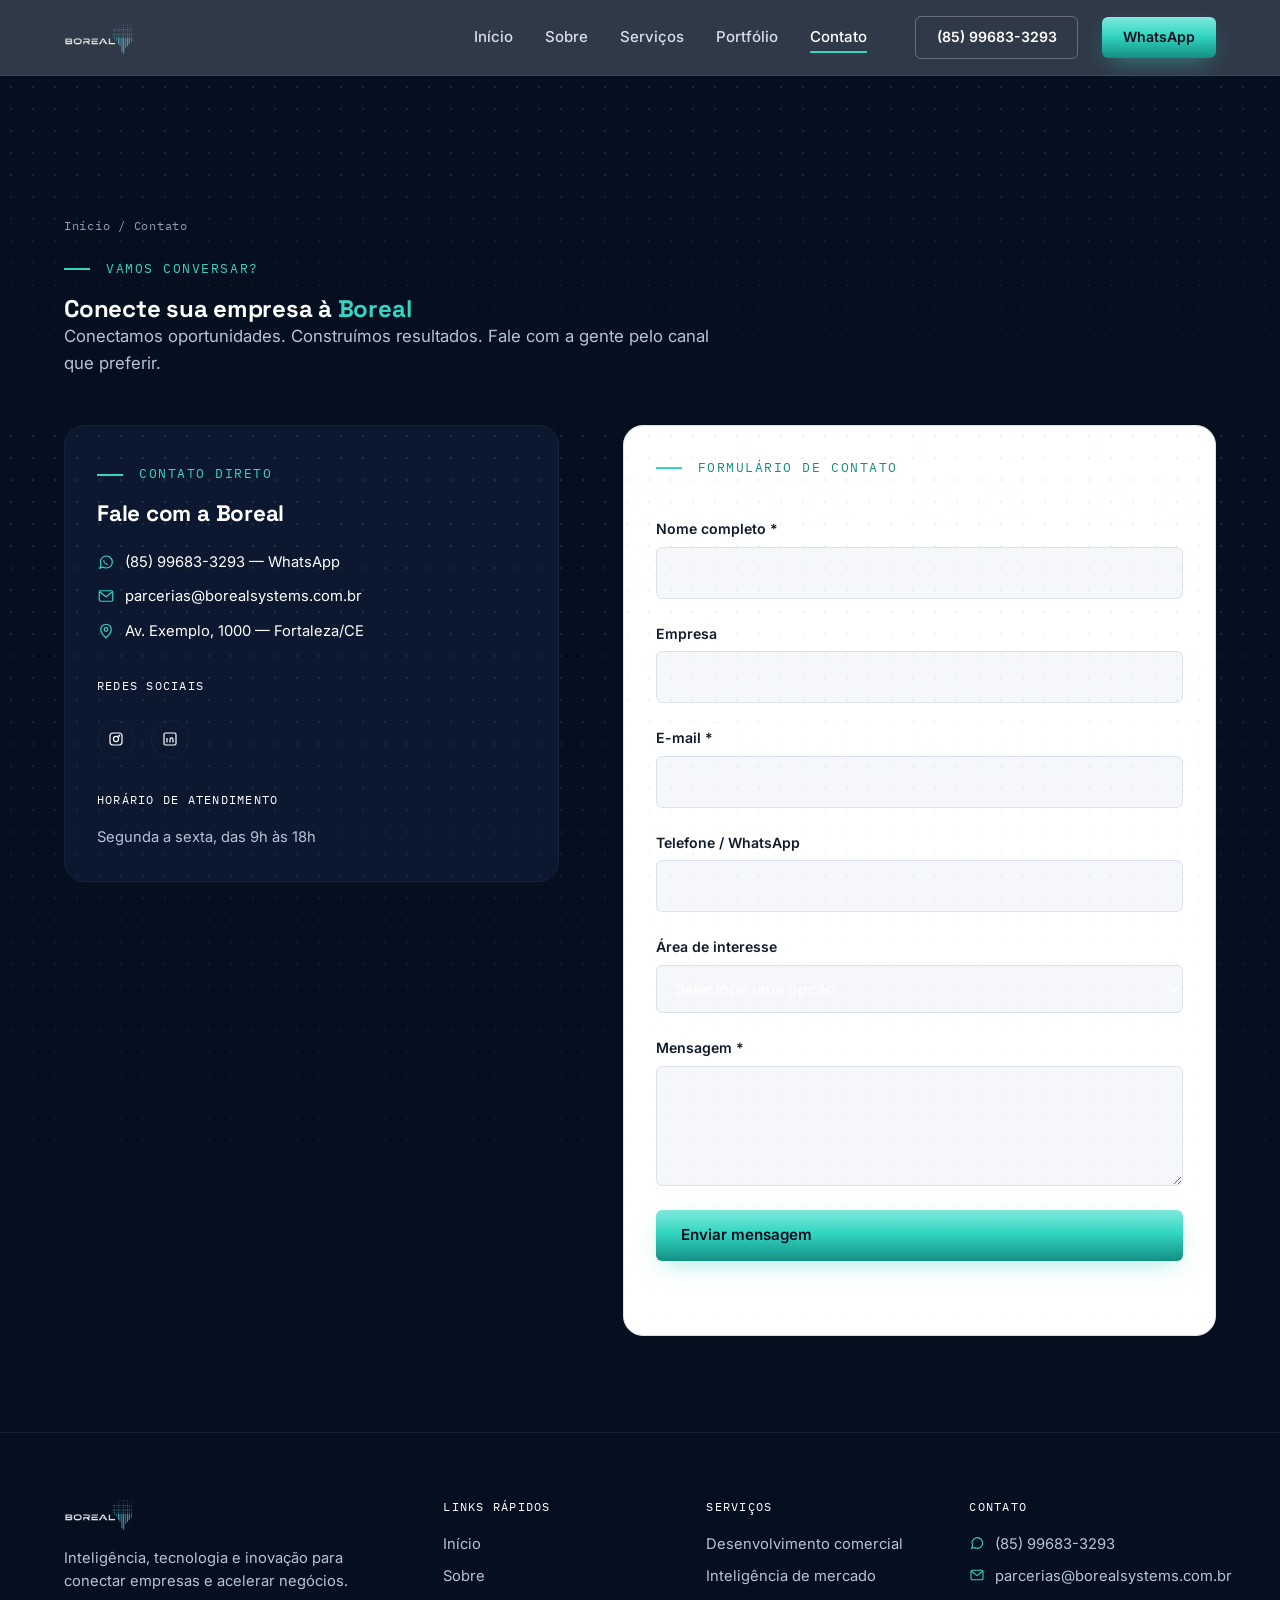
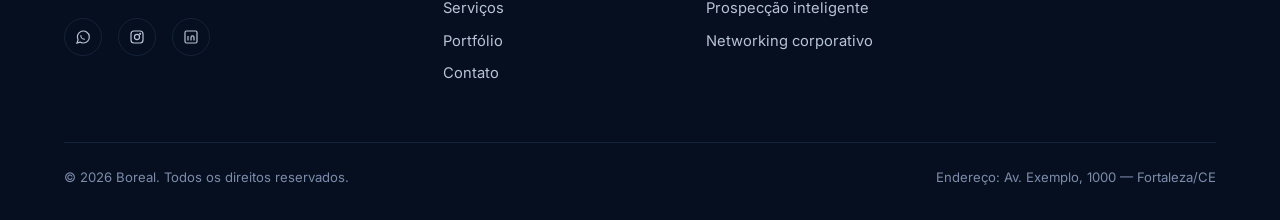
==== contato.html @ 80ee3ad3 "Initial commit" ====
<!DOCTYPE html>
<html lang="pt-BR">
<head>
  <meta charset="UTF-8">
  <meta name="viewport" content="width=device-width, initial-scale=1.0">
  <title>Contato — Boreal | Fale com a Nossa Equipe</title>
  <meta name="description" content="Entre em contato com a Boreal por WhatsApp, e-mail ou formulário. Vamos conectar sua empresa às oportunidades certas.">

  <link rel="icon" type="image/x-icon" href="favicon.ico">
  <link rel="apple-touch-icon" href="images/favicon-180.png">

  <link rel="preconnect" href="https://fonts.googleapis.com">
  <link rel="preconnect" href="https://fonts.gstatic.com" crossorigin>
  <link href="https://fonts.googleapis.com/css2?family=Space+Grotesk:wght@500;700&family=Inter:wght@400;500;600&family=IBM+Plex+Mono:wght@500&display=swap" rel="stylesheet">

  <link rel="stylesheet" href="css/style.css">
  <link rel="stylesheet" href="css/header.css">
  <link rel="stylesheet" href="css/footer.css">
  <link rel="stylesheet" href="css/responsive.css">
</head>
<body>
  <a class="skip-link" href="#conteudo">Ir para o conteúdo</a>

  <!-- ===================== HEADER ===================== -->
  <header class="site-header">
    <div class="site-header__inner">
      <a class="brand" href="index.html" aria-label="Boreal — página inicial">
        <img src="images/logo-boreal.png" alt="Boreal — Inteligência, Tecnologia e Inovação" width="69" height="34">
      </a>

      <nav class="nav" data-open="false" aria-label="Navegação principal">
        <ul class="nav__list">
          <li><a href="index.html">Início</a></li>
          <li><a href="sobre.html">Sobre</a></li>
          <li><a href="servicos.html">Serviços</a></li>
          <li><a href="portfolio.html">Portfólio</a></li>
          <li><a href="contato.html" aria-current="page">Contato</a></li>
        </ul>
        <div class="header-cta">
          <a class="btn btn--ghost" href="tel:+5585996833293">(85) 99683-3293</a>
          <a class="btn btn--primary" href="https://wa.me/5585996833293" target="_blank" rel="noopener">WhatsApp</a>
        </div>
      </nav>

      <button class="nav-toggle" aria-label="Abrir menu de navegação" aria-expanded="false">
        <span></span><span></span><span></span>
      </button>
    </div>
  </header>

  <main id="conteudo">

    <!-- ===================== CABEÇALHO DA PÁGINA ===================== -->
    <section class="section--dark page-hero">
      <div class="dot-field" aria-hidden="true"></div>
      <div class="container">
        <p class="breadcrumb"><a href="index.html">Início</a> / Contato</p>
        <p class="eyebrow">Vamos conversar?</p>
        <h1 class="section-title">Conecte sua empresa à <span class="accent">Boreal</span></h1>
        <p class="lede">
          Conectamos oportunidades. Construímos resultados. Fale com a gente pelo canal
          que preferir.
        </p>
      </div>
    </section>

    <!-- ===================== CONTATO: INFO + FORMULÁRIO ===================== -->
    <section class="section--dark" style="padding-top:0">
      <div class="dot-field" aria-hidden="true"></div>
      <div class="container contact-layout">

        <div class="contact-info-card">
          <p class="eyebrow">Contato direto</p>
          <h2 style="font-size:1.4rem; margin-bottom:1rem">Fale com a Boreal</h2>
          <ul class="footer-contact">
            <li>
              <svg width="18" height="18" viewBox="0 0 24 24" fill="none" stroke="currentColor" stroke-width="1.6"><path d="M4 20l1.4-4.2A8 8 0 1112 20a8 8 0 01-4.2-1.2z"/><path d="M9 9.5c0 3 2.5 5.5 5.5 5.5"/></svg>
              <a href="https://wa.me/5585996833293" target="_blank" rel="noopener">(85) 99683-3293 — WhatsApp</a>
            </li>
            <li>
              <svg width="18" height="18" viewBox="0 0 24 24" fill="none" stroke="currentColor" stroke-width="1.6"><rect x="3" y="5" width="18" height="14" rx="2"/><path d="M3 6l9 7 9-7"/></svg>
              <a href="mailto:parcerias@borealsystems.com.br">parcerias@borealsystems.com.br</a>
            </li>
            <li>
              <svg width="18" height="18" viewBox="0 0 24 24" fill="none" stroke="currentColor" stroke-width="1.6"><path d="M12 21s-7-6-7-11a7 7 0 0114 0c0 5-7 11-7 11z"/><circle cx="12" cy="10" r="2.4"/></svg>
              Av. Exemplo, 1000 — Fortaleza/CE
            </li>
          </ul>

          <p class="footer-heading" style="margin-top:var(--sp-4)">Redes sociais</p>
          <div class="footer-socials">
            <a href="https://instagram.com/boreal.negocios" target="_blank" rel="noopener" aria-label="Boreal no Instagram">
              <svg width="18" height="18" viewBox="0 0 24 24" fill="none" stroke="currentColor" stroke-width="1.6"><rect x="4" y="4" width="16" height="16" rx="4"/><circle cx="12" cy="12" r="3.4"/><circle cx="16.2" cy="7.8" r="0.6" fill="currentColor"/></svg>
            </a>
            <a href="https://linkedin.com/company/boreal-negocios" target="_blank" rel="noopener" aria-label="Boreal no LinkedIn">
              <svg width="18" height="18" viewBox="0 0 24 24" fill="none" stroke="currentColor" stroke-width="1.6"><rect x="4" y="4" width="16" height="16" rx="2"/><path d="M8 10.5v6M8 8v0.1M12 16.5v-4c0-1.2 1-2 2-2s2 .8 2 2v4"/></svg>
            </a>
          </div>

          <p class="footer-heading" style="margin-top:var(--sp-4)">Horário de atendimento</p>
          <p style="color:#b7c3d6; font-size:0.92rem">Segunda a sexta, das 9h às 18h</p>
        </div>

        <form class="contact-form" novalidate>
          <p class="eyebrow" style="color:var(--teal-600)">Formulário de contato</p>

          <div class="form-row">
            <div class="field">
              <label for="nome">Nome completo *</label>
              <input type="text" id="nome" name="nome" required autocomplete="name">
            </div>
            <div class="field">
              <label for="empresa">Empresa</label>
              <input type="text" id="empresa" name="empresa" autocomplete="organization">
            </div>
          </div>

          <div class="form-row">
            <div class="field">
              <label for="email">E-mail *</label>
              <input type="email" id="email" name="email" required autocomplete="email">
            </div>
            <div class="field">
              <label for="telefone">Telefone / WhatsApp</label>
              <input type="tel" id="telefone" name="telefone" autocomplete="tel">
            </div>
          </div>

          <div class="field">
            <label for="interesse">Área de interesse</label>
            <select id="interesse" name="interesse">
              <option value="">Selecione uma opção</option>
              <option value="desenvolvimento-comercial">Desenvolvimento comercial</option>
              <option value="inteligencia-mercado">Inteligência de mercado</option>
              <option value="prospeccao">Prospecção inteligente</option>
              <option value="networking">Networking corporativo</option>
              <option value="parcerias">Parcerias estratégicas</option>
            </select>
          </div>

          <div class="field">
            <label for="mensagem">Mensagem *</label>
            <textarea id="mensagem" name="mensagem" required></textarea>
          </div>

          <button type="submit" class="btn btn--primary">Enviar mensagem</button>
          <p class="form-feedback" role="status" aria-live="polite"></p>
        </form>

      </div>
    </section>
  </main>

  <!-- ===================== FOOTER ===================== -->
  <footer class="site-footer">
    <div class="container">
      <div class="footer-grid">
        <div class="footer-brand">
          <a class="brand" href="index.html" aria-label="Boreal — página inicial">
            <img src="images/logo-boreal.png" alt="Boreal" width="65" height="32">
          </a>
          <p>Inteligência, tecnologia e inovação para conectar empresas e acelerar negócios.</p>
          <div class="footer-socials">
            <a href="https://wa.me/5585996833293" target="_blank" rel="noopener" aria-label="Boreal no WhatsApp">
              <svg width="18" height="18" viewBox="0 0 24 24" fill="none" stroke="currentColor" stroke-width="1.6"><path d="M4 20l1.4-4.2A8 8 0 1112 20a8 8 0 01-4.2-1.2z"/><path d="M9 9.5c0 3 2.5 5.5 5.5 5.5"/></svg>
            </a>
            <a href="https://instagram.com/boreal.negocios" target="_blank" rel="noopener" aria-label="Boreal no Instagram">
              <svg width="18" height="18" viewBox="0 0 24 24" fill="none" stroke="currentColor" stroke-width="1.6"><rect x="4" y="4" width="16" height="16" rx="4"/><circle cx="12" cy="12" r="3.4"/><circle cx="16.2" cy="7.8" r="0.6" fill="currentColor"/></svg>
            </a>
            <a href="https://linkedin.com/company/boreal-negocios" target="_blank" rel="noopener" aria-label="Boreal no LinkedIn">
              <svg width="18" height="18" viewBox="0 0 24 24" fill="none" stroke="currentColor" stroke-width="1.6"><rect x="4" y="4" width="16" height="16" rx="2"/><path d="M8 10.5v6M8 8v0.1M12 16.5v-4c0-1.2 1-2 2-2s2 .8 2 2v4"/></svg>
            </a>
          </div>
        </div>

        <nav class="footer-col" aria-label="Links rápidos">
          <p class="footer-heading">Links rápidos</p>
          <ul>
            <li><a href="index.html">Início</a></li>
            <li><a href="sobre.html">Sobre</a></li>
            <li><a href="servicos.html">Serviços</a></li>
            <li><a href="portfolio.html">Portfólio</a></li>
            <li><a href="contato.html">Contato</a></li>
          </ul>
        </nav>

        <div class="footer-col">
          <p class="footer-heading">Serviços</p>
          <ul>
            <li><a href="servicos.html">Desenvolvimento comercial</a></li>
            <li><a href="servicos.html">Inteligência de mercado</a></li>
            <li><a href="servicos.html">Prospecção inteligente</a></li>
            <li><a href="servicos.html">Networking corporativo</a></li>
          </ul>
        </div>

        <div class="footer-col">
          <p class="footer-heading">Contato</p>
          <ul class="footer-contact">
            <li>
              <svg width="16" height="16" viewBox="0 0 24 24" fill="none" stroke="currentColor" stroke-width="1.6"><path d="M4 20l1.4-4.2A8 8 0 1112 20a8 8 0 01-4.2-1.2z"/></svg>
              <a href="https://wa.me/5585996833293" target="_blank" rel="noopener">(85) 99683-3293</a>
            </li>
            <li>
              <svg width="16" height="16" viewBox="0 0 24 24" fill="none" stroke="currentColor" stroke-width="1.6"><rect x="3" y="5" width="18" height="14" rx="2"/><path d="M3 6l9 7 9-7"/></svg>
              <a href="mailto:parcerias@borealsystems.com.br">parcerias@borealsystems.com.br</a>
            </li>
          </ul>
        </div>
      </div>

      <div class="footer-bottom">
        <p>&copy; <span data-year>2026</span> Boreal. Todos os direitos reservados.</p>
        <p>Endereço: Av. Exemplo, 1000 — Fortaleza/CE</p>
      </div>
    </div>
  </footer>

  <script src="js/script.js"></script>
</body>
</html>
---- css/style.css ----
/* ==========================================================================
   BOREAL — style.css
   Design tokens + reset + base tipográfica + utilitários de layout
   ========================================================================== */

:root {
  /* Cor — extraída das referências institucionais da Boreal */
  --navy-950: #060f20;   /* fundo escuro primário (hero, seções dark) */
  --navy-900: #0b1830;   /* fundo escuro secundário / cards sobre dark */
  --navy-800: #142338;   /* bordas e divisores sobre dark */
  --ink-900:  #101b2c;   /* texto principal sobre fundo claro */
  --ink-600:  #4a5872;   /* texto secundário sobre fundo claro */
  --mist-50:  #f5f7fa;   /* fundo claro primário */
  --mist-100: #eaeef3;   /* fundo claro secundário / cards sobre light */
  --mist-200: #dbe2ea;   /* bordas sobre light */
  --teal-300: #7fe9db;   /* topo do degradê da aurora / hover claro */
  --teal-400: #33d6c2;   /* accent primário */
  --teal-500: #1cb6a6;   /* accent médio */
  --teal-600: #128f83;   /* accent escuro / hover */
  --white:    #ffffff;

  --grad-aurora: linear-gradient(180deg, var(--teal-300) 0%, var(--teal-400) 45%, var(--teal-600) 100%);

  /* Tipografia */
  --font-display: 'Space Grotesk', 'Segoe UI', sans-serif;
  --font-body: 'Inter', 'Segoe UI', sans-serif;
  --font-mono: 'IBM Plex Mono', 'Courier New', monospace;

  /* Espaçamento (escala 8pt) */
  --sp-1: 0.5rem;
  --sp-2: 1rem;
  --sp-3: 1.5rem;
  --sp-4: 2rem;
  --sp-5: 3rem;
  --sp-6: 4rem;
  --sp-7: 6rem;
  --sp-8: 8rem;

  --container-max: 1200px;
  --radius-sm: 6px;
  --radius-md: 12px;
  --radius-lg: 20px;

  --ease-standard: cubic-bezier(0.4, 0, 0.2, 1);
  --header-h: 76px;
}

/* ---------- Reset ---------- */
*, *::before, *::after { box-sizing: border-box; }

html {
  scroll-behavior: smooth;
  -webkit-text-size-adjust: 100%;
}

@media (prefers-reduced-motion: reduce) {
  html { scroll-behavior: auto; }
  *, *::before, *::after {
    animation-duration: 0.001ms !important;
    animation-iteration-count: 1 !important;
    transition-duration: 0.001ms !important;
    scroll-behavior: auto !important;
  }
}

body, h1, h2, h3, h4, p, figure, blockquote, dl, dd, ul, ol {
  margin: 0;
}

ul, ol { padding: 0; list-style: none; }

img, picture, svg {
  max-width: 100%;
  display: block;
}

a {
  color: inherit;
  text-decoration: none;
}

button {
  font: inherit;
  color: inherit;
  background: none;
  border: 0;
  cursor: pointer;
}

input, textarea, select {
  font: inherit;
  color: inherit;
}

/* ---------- Base ---------- */
body {
  font-family: var(--font-body);
  background: var(--mist-50);
  color: var(--ink-900);
  line-height: 1.6;
  font-size: 16px;
  -webkit-font-smoothing: antialiased;
}

h1, h2, h3, h4 {
  font-family: var(--font-display);
  color: inherit;
  line-height: 1.15;
  letter-spacing: -0.01em;
  font-weight: 700;
}

main { display: block; }

/* Foco visível para navegação por teclado */
a:focus-visible,
button:focus-visible,
input:focus-visible,
textarea:focus-visible {
  outline: 2px solid var(--teal-400);
  outline-offset: 3px;
  border-radius: var(--radius-sm);
}

.skip-link {
  position: absolute;
  left: -999px;
  top: 0;
  background: var(--teal-400);
  color: var(--navy-950);
  padding: var(--sp-1) var(--sp-2);
  z-index: 200;
  font-weight: 600;
  border-radius: 0 0 var(--radius-sm) 0;
}
.skip-link:focus {
  left: 0;
}

/* ---------- Layout ---------- */
.container {
  width: 100%;
  max-width: var(--container-max);
  margin-inline: auto;
  padding-inline: var(--sp-3);
}

main {
  padding-top: var(--header-h);
}

section {
  padding-block: var(--sp-7);
  position: relative;
  overflow: hidden;
}

.section--dark {
  background: var(--navy-950);
  color: var(--white);
}

.section--light {
  background: var(--mist-50);
  color: var(--ink-900);
}

.section-head {
  max-width: 640px;
  margin-bottom: var(--sp-5);
}

.eyebrow {
  display: inline-flex;
  align-items: center;
  gap: var(--sp-2);
  font-family: var(--font-mono);
  font-size: 0.8rem;
  letter-spacing: 0.12em;
  text-transform: uppercase;
  color: var(--teal-400);
  margin-bottom: var(--sp-2);
}

.eyebrow::before {
  content: '';
  width: 26px;
  height: 2px;
  background: var(--teal-400);
  display: inline-block;
}

h2.section-title {
  font-size: clamp(1.9rem, 3.4vw, 2.6rem);
  margin-bottom: var(--sp-2);
}

.section-title strong,
.section-title .accent {
  color: var(--teal-400);
}

.lede {
  font-size: 1.05rem;
  color: var(--ink-600);
  max-width: 46ch;
}

.section--dark .lede {
  color: #b7c3d6;
}

/* ---------- Botões ---------- */
.btn {
  display: inline-flex;
  align-items: center;
  gap: var(--sp-1);
  padding: 0.85rem 1.6rem;
  border-radius: var(--radius-sm);
  font-weight: 600;
  font-size: 0.95rem;
  transition: transform 0.25s var(--ease-standard), background 0.25s, box-shadow 0.25s;
  white-space: nowrap;
}

.btn--primary {
  background: var(--grad-aurora);
  color: var(--navy-950);
  box-shadow: 0 8px 24px -8px rgba(51, 214, 194, 0.55);
}

.btn--primary:hover {
  transform: translateY(-2px);
  box-shadow: 0 12px 28px -8px rgba(51, 214, 194, 0.7);
}

.btn--ghost {
  border: 1.5px solid rgba(255,255,255,0.28);
  color: var(--white);
}

.btn--ghost:hover {
  border-color: var(--teal-400);
  color: var(--teal-400);
}

.section--light .btn--ghost {
  border-color: var(--navy-800);
  color: var(--ink-900);
}
.section--light .btn--ghost:hover {
  border-color: var(--teal-600);
  color: var(--teal-600);
}

/* ---------- Grids reutilizáveis (Flexbox para máxima compatibilidade) ---------- */
.grid {
  display: flex;
  flex-wrap: wrap;
  gap: var(--sp-4);
}

.grid--2 > * { flex: 1 1 calc(50% - var(--sp-4)); min-width: 260px; }
.grid--3 > * { flex: 1 1 calc(33.333% - var(--sp-4)); min-width: 260px; }
.grid--6 > * { flex: 1 1 calc(16.666% - var(--sp-4)); min-width: 140px; }

/* ---------- Cartões de ícone (serviços) ---------- */
.icon-card {
  display: flex;
  gap: var(--sp-3);
  padding: var(--sp-4);
  border-radius: var(--radius-md);
  background: var(--navy-900);
  border: 1px solid var(--navy-800);
  transition: border-color 0.25s, transform 0.25s;
}

.icon-card:hover {
  border-color: var(--teal-500);
  transform: translateY(-3px);
}

.icon-badge {
  flex: none;
  width: 52px;
  height: 52px;
  border-radius: 50%;
  border: 1.5px solid var(--teal-400);
  display: grid;
  place-items: center;
  color: var(--teal-400);
}

.icon-card h3 {
  font-size: 1.05rem;
  margin-bottom: 0.35rem;
}

.icon-card p {
  color: #b7c3d6;
  font-size: 0.92rem;
}

/* ---------- Diferenciais (grade compacta) ---------- */
.diff-grid {
  display: flex;
  flex-wrap: wrap;
  gap: var(--sp-3);
  padding-top: var(--sp-5);
  margin-top: var(--sp-5);
  border-top: 1px solid var(--navy-800);
}

.diff-item {
  text-align: center;
  display: flex;
  flex-direction: column;
  align-items: center;
  gap: var(--sp-1);
  flex: 1 1 calc(16.666% - var(--sp-3));
  min-width: 130px;
}

.diff-item .icon-badge {
  width: 44px;
  height: 44px;
}

.diff-item span {
  font-size: 0.85rem;
  color: #cfd8e6;
}

/* ---------- Waveform (assinatura visual da marca) ---------- */
.waveform {
  display: flex;
  align-items: flex-end;
  gap: 5px;
  height: 46px;
}

.waveform span {
  display: block;
  width: 4px;
  border-radius: 3px;
  background: var(--grad-aurora);
}

.waveform-divider {
  display: flex;
  justify-content: center;
  padding-block: var(--sp-4);
}

/* ---------- Dot-grid ambiente (decoração de fundo) ---------- */
.dot-field {
  position: absolute;
  top: 0;
  right: 0;
  bottom: 0;
  left: 0;
  background-image: radial-gradient(circle, rgba(51,214,194,0.35) 1px, transparent 1.6px);
  background-size: 22px 22px;
  mask-image: linear-gradient(to bottom, black, transparent);
  opacity: 0.5;
  pointer-events: none;
}

/* ---------- Lista de check (Por que a Boreal) ---------- */
.check-list li {
  display: flex;
  align-items: flex-start;
  gap: var(--sp-2);
  padding-block: 0.55rem;
  font-weight: 500;
}

.check-list svg {
  flex: none;
  color: var(--teal-500);
  margin-top: 3px;
}

/* ---------- CTA final ---------- */
.cta {
  text-align: center;
  padding-block: var(--sp-7);
}

.cta h2 { margin-bottom: var(--sp-2); }

.cta-actions {
  display: flex;
  gap: var(--sp-2);
  justify-content: center;
  margin-top: var(--sp-4);
  flex-wrap: wrap;
}

/* ---------- Imagem com moldura teal (padrão visual das referências) ---------- */
.framed-image {
  position: relative;
  border-radius: var(--radius-lg);
  overflow: hidden;
  isolation: isolate;
}

.framed-image img { width: 100%; height: 100%; object-fit: cover; }

.framed-image::after {
  content: '';
  position: absolute;
  top: 0;
  right: 0;
  bottom: 0;
  left: 0;
  border-radius: inherit;
  box-shadow: inset 0 0 0 1px rgba(51,214,194,0.35);
  pointer-events: none;
}

/* ---------- Utilitários ---------- */
.visually-hidden {
  position: absolute !important;
  width: 1px; height: 1px;
  overflow: hidden;
  clip: rect(0 0 0 0);
  white-space: nowrap;
}

.text-center { text-align: center; }
.mt-0 { margin-top: 0; }

/* ==========================================================================
   Hero (página inicial)
   ========================================================================== */
.hero {
  position: relative;
  min-height: clamp(560px, 92vh, 880px);
  display: flex;
  align-items: center;
  padding-block: calc(var(--header-h) + var(--sp-6)) var(--sp-6);
  color: var(--white);
  overflow: hidden;
}

.hero__bg {
  position: absolute;
  top: 0;
  right: 0;
  bottom: 0;
  left: 0;
  z-index: -2;
}

.hero__bg img {
  width: 100%;
  height: 100%;
  object-fit: cover;
}

.hero__overlay {
  position: absolute;
  top: 0;
  right: 0;
  bottom: 0;
  left: 0;
  z-index: -1;
  background:
    linear-gradient(180deg, rgba(6,15,32,0.55) 0%, rgba(6,15,32,0.72) 55%, rgba(6,15,32,0.96) 100%),
    linear-gradient(90deg, rgba(6,15,32,0.55) 0%, rgba(6,15,32,0.05) 55%);
}

.hero__inner { max-width: 640px; }

.hero__title {
  font-size: clamp(2.1rem, 5vw, 3.4rem);
  margin-block: var(--sp-2) var(--sp-3);
}

.hero__title .accent { color: var(--teal-400); }

.hero__lede { color: #d3dbe8; margin-bottom: var(--sp-4); max-width: 50ch; }

.hero__actions {
  display: flex;
  gap: var(--sp-2);
  flex-wrap: wrap;
}

.hero__waveform {
  position: absolute;
  right: var(--sp-5);
  bottom: var(--sp-5);
  opacity: 0.85;
}

/* ==========================================================================
   Split layout (conteúdo + imagem lado a lado)
   ========================================================================== */
.split {
  display: flex;
  gap: var(--sp-6);
  align-items: center;
  flex-wrap: wrap;
}

.split__content { flex: 1 1 420px; }
.split__media { flex: 1 1 380px; }

.split--reverse .split__media { order: -1; }

.split__media img { width: 100%; height: 100%; object-fit: cover; }
.split__media.framed-image { aspect-ratio: 4 / 5; }

.split__content .btn { margin-top: var(--sp-2); }

/* Página de destino simples (cabeçalho de página interna) */
.page-hero {
  padding-block: calc(var(--header-h) + var(--sp-6)) var(--sp-5);
  text-align: left;
}

.page-hero .lede { max-width: 60ch; }

/* Breadcrumb simples de página */
.breadcrumb {
  font-family: var(--font-mono);
  font-size: 0.78rem;
  color: #8fa1bb;
  letter-spacing: 0.06em;
  margin-bottom: var(--sp-2);
}
.breadcrumb a:hover { color: var(--teal-400); }

/* ==========================================================================
   Portfólio (cartões placeholder)
   ========================================================================== */
.portfolio-grid {
  display: flex;
  flex-wrap: wrap;
  gap: var(--sp-4);
}

.portfolio-card { flex: 1 1 calc(33.333% - var(--sp-4)); min-width: 280px; }

.portfolio-card {
  border-radius: var(--radius-md);
  overflow: hidden;
  background: var(--white);
  border: 1px solid var(--mist-200);
  transition: transform 0.25s var(--ease-standard), box-shadow 0.25s;
}

.portfolio-card:hover {
  transform: translateY(-4px);
  box-shadow: 0 16px 32px -16px rgba(6,15,32,0.18);
}

.portfolio-card__media {
  aspect-ratio: 4 / 3;
  min-height: 200px;
  background: linear-gradient(135deg, var(--navy-950), var(--navy-900));
  display: flex;
  align-items: center;
  justify-content: center;
  position: relative;
  overflow: hidden;
}

.portfolio-card__media .dot-field { opacity: 0.4; }

.portfolio-card__tag {
  font-family: var(--font-mono);
  font-size: 0.7rem;
  letter-spacing: 0.1em;
  text-transform: uppercase;
  color: var(--teal-300);
  border: 1px solid rgba(127, 233, 219, 0.4);
  padding: 0.3rem 0.7rem;
  border-radius: 999px;
  z-index: 1;
}

.portfolio-card__body { padding: var(--sp-3); }

.portfolio-card__body h3 { font-size: 1.05rem; margin-bottom: 0.3rem; }

.portfolio-card__body p { color: var(--ink-600); font-size: 0.9rem; }

.portfolio-note {
  margin-top: var(--sp-5);
  padding: var(--sp-3) var(--sp-4);
  border: 1px dashed var(--mist-200);
  border-radius: var(--radius-md);
  color: var(--ink-600);
  font-size: 0.92rem;
  text-align: center;
}

/* ==========================================================================
   Formulário de contato
   ========================================================================== */
.contact-layout {
  display: flex;
  flex-wrap: wrap;
  gap: var(--sp-6);
  align-items: flex-start;
}

.contact-info-card { flex: 0.9 1 320px; }
.contact-form { flex: 1.1 1 380px; }

.contact-info-card {
  background: var(--navy-900);
  border: 1px solid var(--navy-800);
  border-radius: var(--radius-lg);
  padding: var(--sp-4);
}

.contact-info-card .footer-contact { margin-top: var(--sp-3); }

.contact-form {
  background: var(--white);
  border-radius: var(--radius-lg);
  padding: var(--sp-4);
  border: 1px solid var(--mist-200);
  display: grid;
  gap: var(--sp-3);
}

.form-row { display: flex; gap: var(--sp-3); flex-wrap: wrap; align-items: start; }
.form-row .field { flex: 1 1 200px; }

.field { display: grid; gap: 0.4rem; }

.field label { font-size: 0.88rem; font-weight: 600; color: var(--ink-900); }

.field input,
.field select,
.field textarea {
  padding: 0.75rem 0.9rem;
  border-radius: var(--radius-sm);
  border: 1.5px solid var(--mist-200);
  background: var(--mist-50);
  transition: border-color 0.2s;
}

.field input:focus,
.field select:focus,
.field textarea:focus {
  border-color: var(--teal-500);
  outline: none;
}

.field input[aria-invalid="true"],
.field textarea[aria-invalid="true"] {
  border-color: #d64545;
}

.field textarea { resize: vertical; min-height: 120px; }

.form-feedback {
  font-size: 0.9rem;
  min-height: 1.2em;
}

.form-feedback[data-state="success"] { color: var(--teal-600); }
.form-feedback[data-state="error"] { color: #d64545; }
---- css/header.css ----
/* ==========================================================================
   BOREAL — header.css
   ========================================================================== */

.site-header {
  position: fixed;
  inset-block-start: 0;
  inset-inline: 0;
  height: var(--header-h);
  z-index: 100;
  background: rgba(6, 15, 32, 0.82);
  backdrop-filter: saturate(140%) blur(10px);
  border-bottom: 1px solid rgba(255,255,255,0.08);
  transition: background 0.3s var(--ease-standard);
}

.site-header__inner {
  max-width: var(--container-max);
  margin-inline: auto;
  padding-inline: var(--sp-3);
  height: 100%;
  display: flex;
  align-items: center;
  justify-content: space-between;
  gap: var(--sp-4);
}

.brand {
  display: flex;
  align-items: center;
  gap: var(--sp-1);
}

.brand img {
  height: 34px;
  width: auto;
}

.brand span {
  font-family: var(--font-mono);
  font-size: 0.68rem;
  letter-spacing: 0.14em;
  color: #8fa1bb;
  text-transform: uppercase;
}

.nav {
  display: flex;
  align-items: center;
  gap: var(--sp-5);
}

.nav__list {
  display: flex;
  gap: var(--sp-4);
}

.nav__list a {
  font-size: 0.94rem;
  font-weight: 500;
  color: #d7dee9;
  padding-block: 0.4rem;
  position: relative;
  transition: color 0.2s;
}

.nav__list a::after {
  content: '';
  position: absolute;
  left: 0; bottom: 0;
  height: 2px;
  width: 0%;
  background: var(--teal-400);
  transition: width 0.25s var(--ease-standard);
}

.nav__list a:hover,
.nav__list a[aria-current="page"] {
  color: var(--white);
}

.nav__list a:hover::after,
.nav__list a[aria-current="page"]::after {
  width: 100%;
}

.header-cta {
  display: flex;
  align-items: center;
  gap: var(--sp-3);
}

.header-cta .btn { padding: 0.6rem 1.3rem; font-size: 0.88rem; }

/* Menu hamburguer */
.nav-toggle {
  display: none;
  flex-direction: column;
  justify-content: center;
  gap: 5px;
  width: 40px;
  height: 40px;
  z-index: 110;
}

.nav-toggle span {
  width: 100%;
  height: 2px;
  background: var(--white);
  border-radius: 2px;
  transition: transform 0.3s var(--ease-standard), opacity 0.3s;
}

.nav-toggle[aria-expanded="true"] span:nth-child(1) {
  transform: translateY(7px) rotate(45deg);
}
.nav-toggle[aria-expanded="true"] span:nth-child(2) {
  opacity: 0;
}
.nav-toggle[aria-expanded="true"] span:nth-child(3) {
  transform: translateY(-7px) rotate(-45deg);
}
---- css/footer.css ----
/* ==========================================================================
   BOREAL — footer.css
   ========================================================================== */

.site-footer {
  background: var(--navy-950);
  color: #b7c3d6;
  border-top: 1px solid var(--navy-800);
  padding-block: var(--sp-6) var(--sp-4);
}

.footer-grid {
  display: flex;
  flex-wrap: wrap;
  gap: var(--sp-5);
  padding-bottom: var(--sp-5);
}

.footer-brand { flex: 1.3 1 260px; }
.footer-col { flex: 1 1 160px; }

.footer-brand .brand { margin-bottom: var(--sp-2); }

.footer-brand p {
  max-width: 32ch;
  font-size: 0.92rem;
}

.footer-heading {
  font-family: var(--font-mono);
  font-size: 0.78rem;
  letter-spacing: 0.1em;
  text-transform: uppercase;
  color: var(--white);
  margin-bottom: var(--sp-2);
}

.footer-col ul li {
  margin-bottom: 0.55rem;
  font-size: 0.92rem;
}

.footer-col ul a:hover { color: var(--teal-400); }

.footer-contact li {
  display: flex;
  align-items: flex-start;
  gap: 0.6rem;
  margin-bottom: 0.7rem;
  font-size: 0.92rem;
}

.footer-contact svg {
  flex: none;
  margin-top: 2px;
  color: var(--teal-400);
}

.footer-socials {
  display: flex;
  gap: var(--sp-2);
  margin-top: var(--sp-3);
}

.footer-socials a {
  width: 38px;
  height: 38px;
  border-radius: 50%;
  border: 1.5px solid var(--navy-800);
  display: grid;
  place-items: center;
  transition: border-color 0.2s, color 0.2s, transform 0.2s;
}

.footer-socials a:hover {
  border-color: var(--teal-400);
  color: var(--teal-400);
  transform: translateY(-2px);
}

.footer-bottom {
  border-top: 1px solid var(--navy-800);
  padding-top: var(--sp-3);
  display: flex;
  justify-content: space-between;
  align-items: center;
  flex-wrap: wrap;
  gap: var(--sp-2);
  font-size: 0.82rem;
  color: #7c8caa;
}

.footer-bottom a:hover { color: var(--teal-400); }
---- css/responsive.css ----
/* ==========================================================================
   BOREAL — responsive.css
   Mobile-first overrides via max-width breakpoints
   ========================================================================== */

/* ---------- Tablets (<= 1024px) ---------- */
@media (max-width: 1024px) {
  :root { --header-h: 68px; }

  .diff-item { flex-basis: calc(33.333% - var(--sp-3)); }
  .footer-col:last-child { flex-basis: 100%; }
}

/* ---------- Navegação mobile (<= 860px) ---------- */
@media (max-width: 860px) {
  .nav-toggle { display: flex; }

  .header-cta .btn--ghost { display: none; }

  .nav {
    position: fixed;
    top: 0;
    right: 0;
    bottom: 0;
    left: 0;
    height: 100vh;
    background: var(--navy-950);
    flex-direction: column;
    justify-content: center;
    align-items: center;
    gap: var(--sp-5);
    transform: translateX(100%);
    transition: transform 0.35s var(--ease-standard);
  }

  .nav[data-open="true"] {
    transform: translateX(0);
  }

  .nav__list {
    flex-direction: column;
    align-items: center;
    gap: var(--sp-4);
  }

  .nav__list a { font-size: 1.3rem; }

  .header-cta { flex-direction: column; }
}

/* ---------- Celulares grandes (<= 768px) ---------- */
@media (max-width: 768px) {
  section { padding-block: var(--sp-6); }

  h2.section-title { font-size: clamp(1.6rem, 5vw, 2.1rem); }

  .grid--2 > *,
  .grid--3 > * { flex-basis: 100%; }

  .diff-item { flex-basis: calc(50% - var(--sp-3)); }

  .footer-brand { flex-basis: 100%; }

  .cta-actions { flex-direction: column; align-items: center; }

  .split__content,
  .split__media { flex-basis: 100%; }
  .split--reverse .split__media { order: -1; }

  .portfolio-card { flex-basis: 100%; }

  .contact-info-card,
  .contact-form { flex-basis: 100%; }
}

/* ---------- Celulares pequenos (<= 480px) ---------- */
@media (max-width: 480px) {
  .container { padding-inline: var(--sp-2); }

  .diff-item { flex-basis: calc(50% - var(--sp-3)); }

  .icon-card { flex-direction: column; }

  .footer-bottom { flex-direction: column; text-align: center; }

  .brand span { display: none; }

  .form-row .field { flex-basis: 100%; }
}
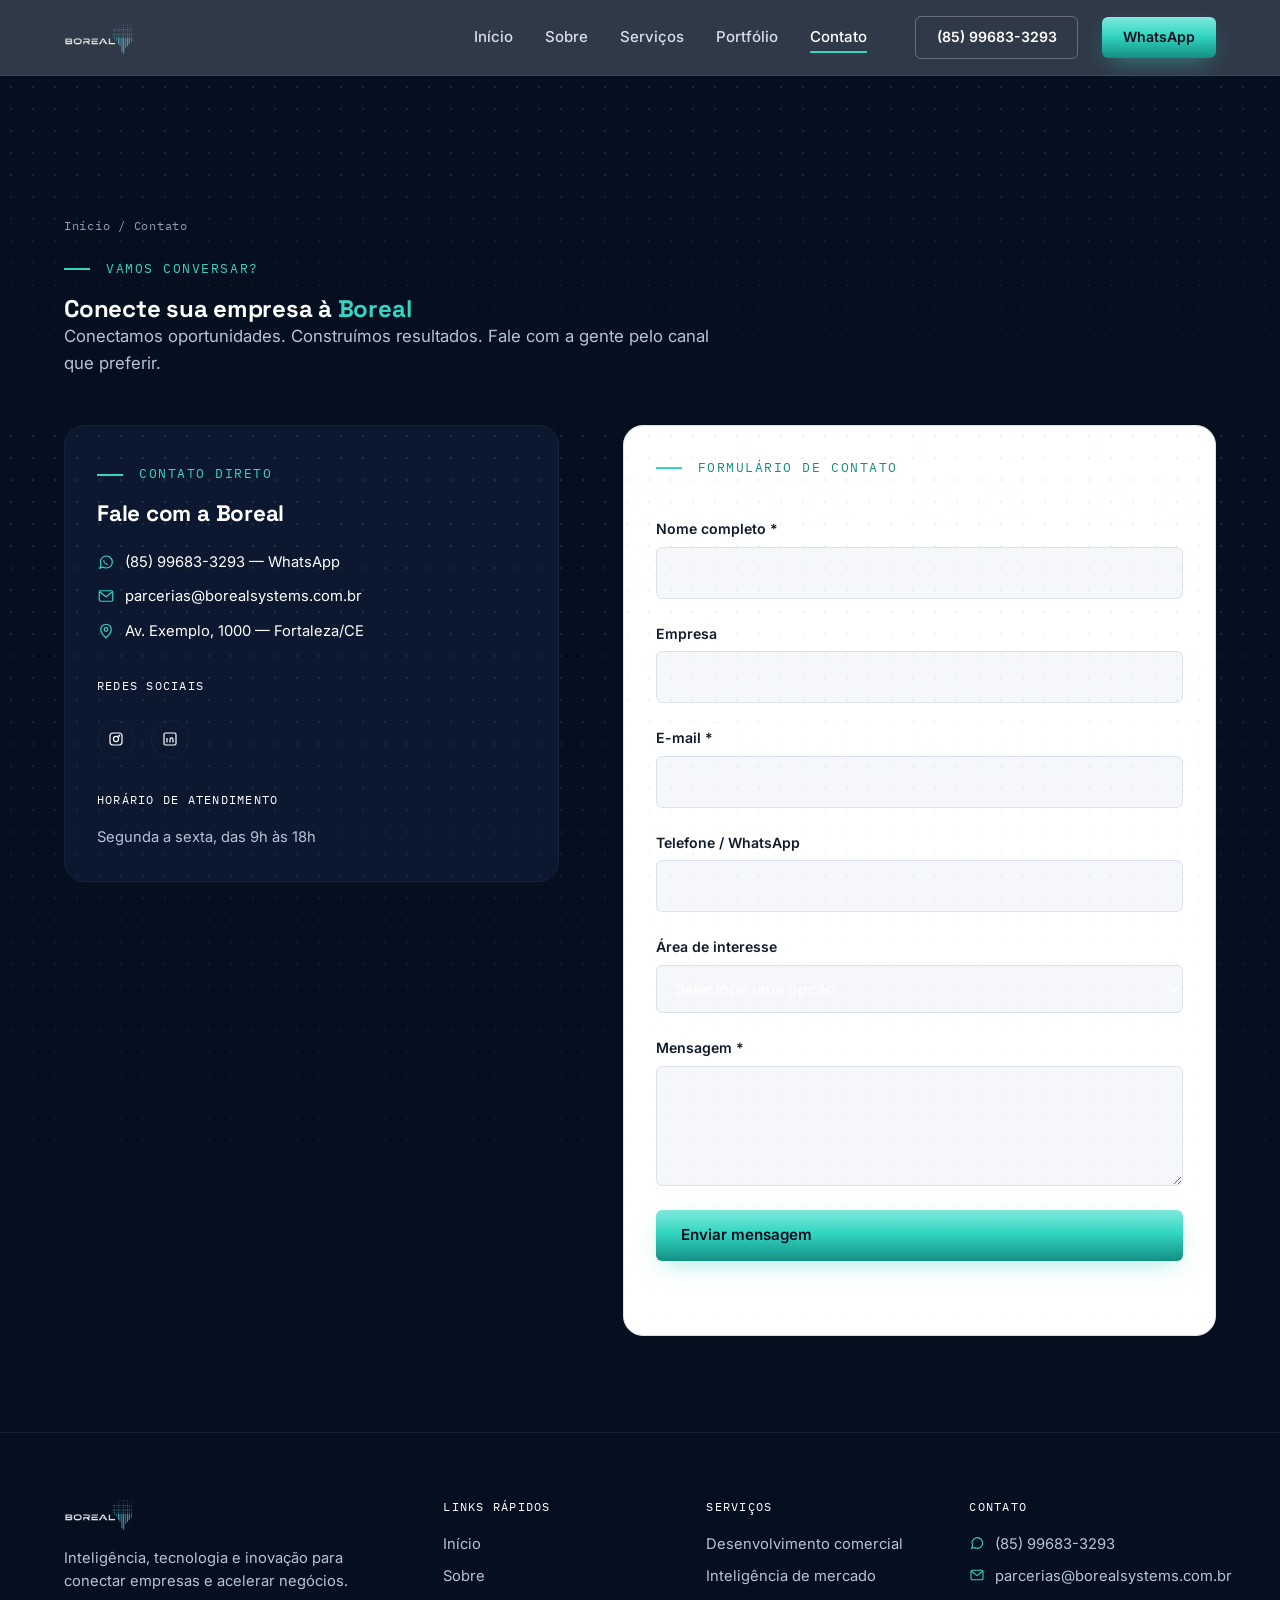
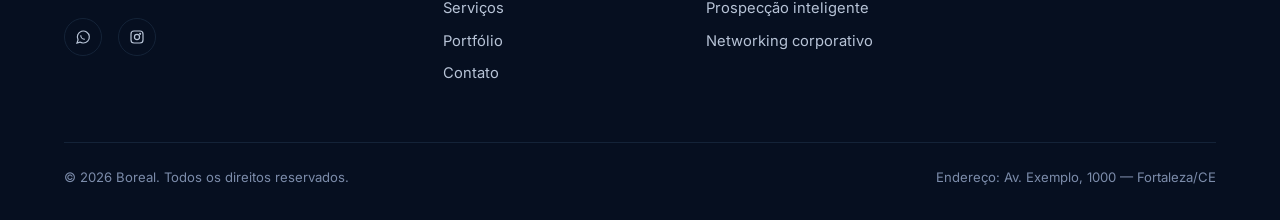
==== commit 9165f2da: "Insta" ====
--- a/contato.html
+++ b/contato.html
@@ -164,12 +164,12 @@
             <a href="https://wa.me/5585996833293" target="_blank" rel="noopener" aria-label="Boreal no WhatsApp">
               <svg width="18" height="18" viewBox="0 0 24 24" fill="none" stroke="currentColor" stroke-width="1.6"><path d="M4 20l1.4-4.2A8 8 0 1112 20a8 8 0 01-4.2-1.2z"/><path d="M9 9.5c0 3 2.5 5.5 5.5 5.5"/></svg>
             </a>
-            <a href="https://instagram.com/boreal.negocios" target="_blank" rel="noopener" aria-label="Boreal no Instagram">
+            <a href="https://www.instagram.com/sistemasboreal" target="_blank" rel="noopener" aria-label="Boreal no Instagram">
               <svg width="18" height="18" viewBox="0 0 24 24" fill="none" stroke="currentColor" stroke-width="1.6"><rect x="4" y="4" width="16" height="16" rx="4"/><circle cx="12" cy="12" r="3.4"/><circle cx="16.2" cy="7.8" r="0.6" fill="currentColor"/></svg>
             </a>
-            <a href="https://linkedin.com/company/boreal-negocios" target="_blank" rel="noopener" aria-label="Boreal no LinkedIn">
+            <!-- <a href="https://linkedin.com/company/boreal-negocios" target="_blank" rel="noopener" aria-label="Boreal no LinkedIn">
               <svg width="18" height="18" viewBox="0 0 24 24" fill="none" stroke="currentColor" stroke-width="1.6"><rect x="4" y="4" width="16" height="16" rx="2"/><path d="M8 10.5v6M8 8v0.1M12 16.5v-4c0-1.2 1-2 2-2s2 .8 2 2v4"/></svg>
-            </a>
+            </a> -->
           </div>
         </div>
 
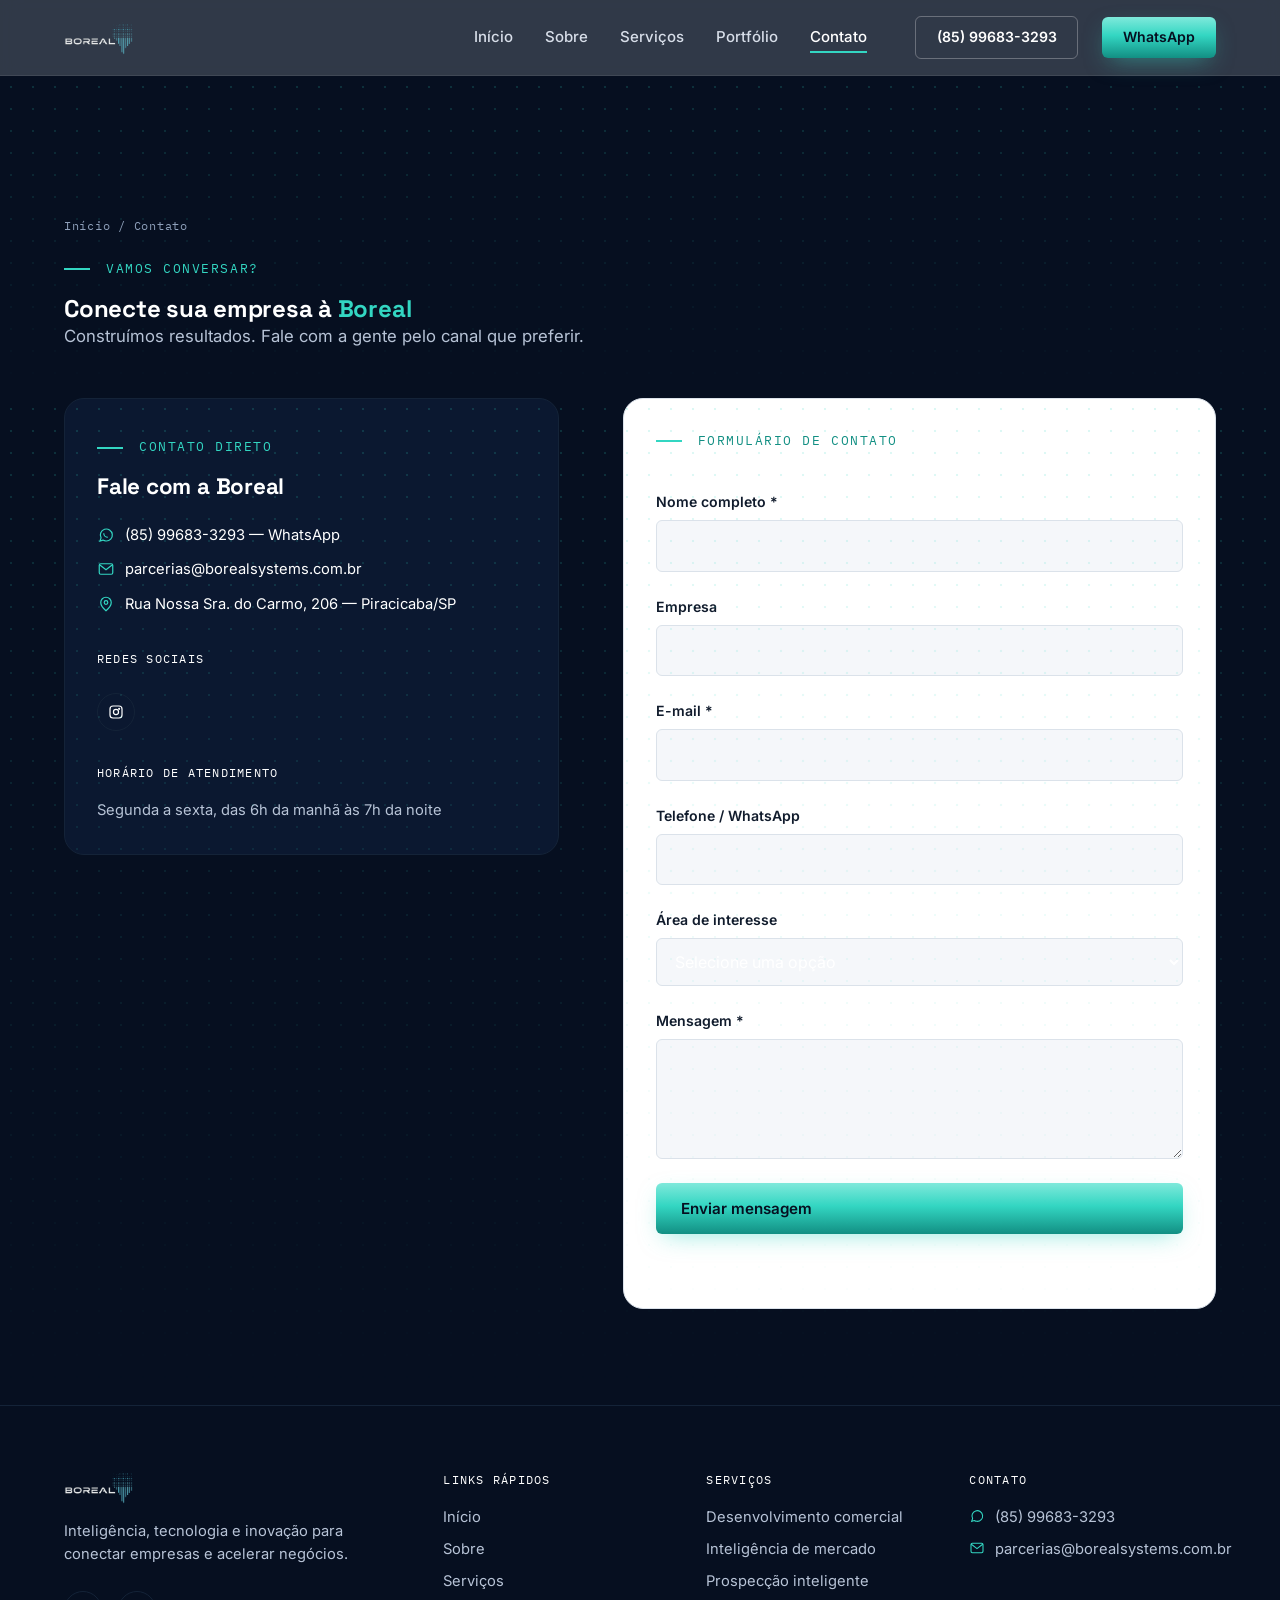
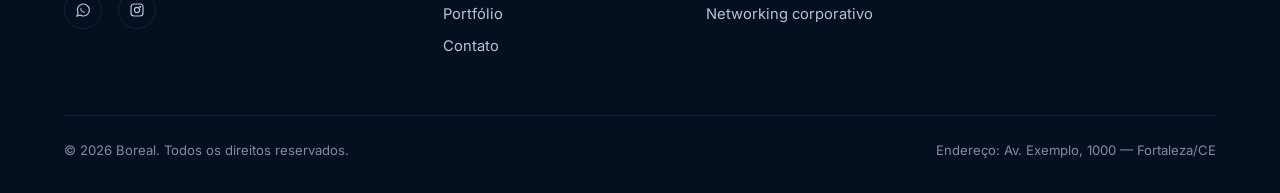
==== commit b85b9d49: "Update" ====
--- a/contato.html
+++ b/contato.html
@@ -58,7 +58,7 @@
         <p class="eyebrow">Vamos conversar?</p>
         <h1 class="section-title">Conecte sua empresa à <span class="accent">Boreal</span></h1>
         <p class="lede">
-          Conectamos oportunidades. Construímos resultados. Fale com a gente pelo canal
+          Construímos resultados. Fale com a gente pelo canal
           que preferir.
         </p>
       </div>
@@ -83,22 +83,22 @@
             </li>
             <li>
               <svg width="18" height="18" viewBox="0 0 24 24" fill="none" stroke="currentColor" stroke-width="1.6"><path d="M12 21s-7-6-7-11a7 7 0 0114 0c0 5-7 11-7 11z"/><circle cx="12" cy="10" r="2.4"/></svg>
-              Av. Exemplo, 1000 — Fortaleza/CE
+              Rua Nossa Sra. do Carmo, 206 — Piracicaba/SP
             </li>
           </ul>
 
           <p class="footer-heading" style="margin-top:var(--sp-4)">Redes sociais</p>
           <div class="footer-socials">
-            <a href="https://instagram.com/boreal.negocios" target="_blank" rel="noopener" aria-label="Boreal no Instagram">
+            <a href="https://instagram.com/sistemasboreal" target="_blank" rel="noopener" aria-label="Boreal no Instagram">
               <svg width="18" height="18" viewBox="0 0 24 24" fill="none" stroke="currentColor" stroke-width="1.6"><rect x="4" y="4" width="16" height="16" rx="4"/><circle cx="12" cy="12" r="3.4"/><circle cx="16.2" cy="7.8" r="0.6" fill="currentColor"/></svg>
             </a>
-            <a href="https://linkedin.com/company/boreal-negocios" target="_blank" rel="noopener" aria-label="Boreal no LinkedIn">
+            <!-- <a href="https://linkedin.com/company/boreal-negocios" target="_blank" rel="noopener" aria-label="Boreal no LinkedIn">
               <svg width="18" height="18" viewBox="0 0 24 24" fill="none" stroke="currentColor" stroke-width="1.6"><rect x="4" y="4" width="16" height="16" rx="2"/><path d="M8 10.5v6M8 8v0.1M12 16.5v-4c0-1.2 1-2 2-2s2 .8 2 2v4"/></svg>
-            </a>
+            </a> -->
           </div>
 
           <p class="footer-heading" style="margin-top:var(--sp-4)">Horário de atendimento</p>
-          <p style="color:#b7c3d6; font-size:0.92rem">Segunda a sexta, das 9h às 18h</p>
+          <p style="color:#b7c3d6; font-size:0.92rem">Segunda a sexta, das 6h da manhã às 7h da noite</p>
         </div>
 
         <form class="contact-form" novalidate>
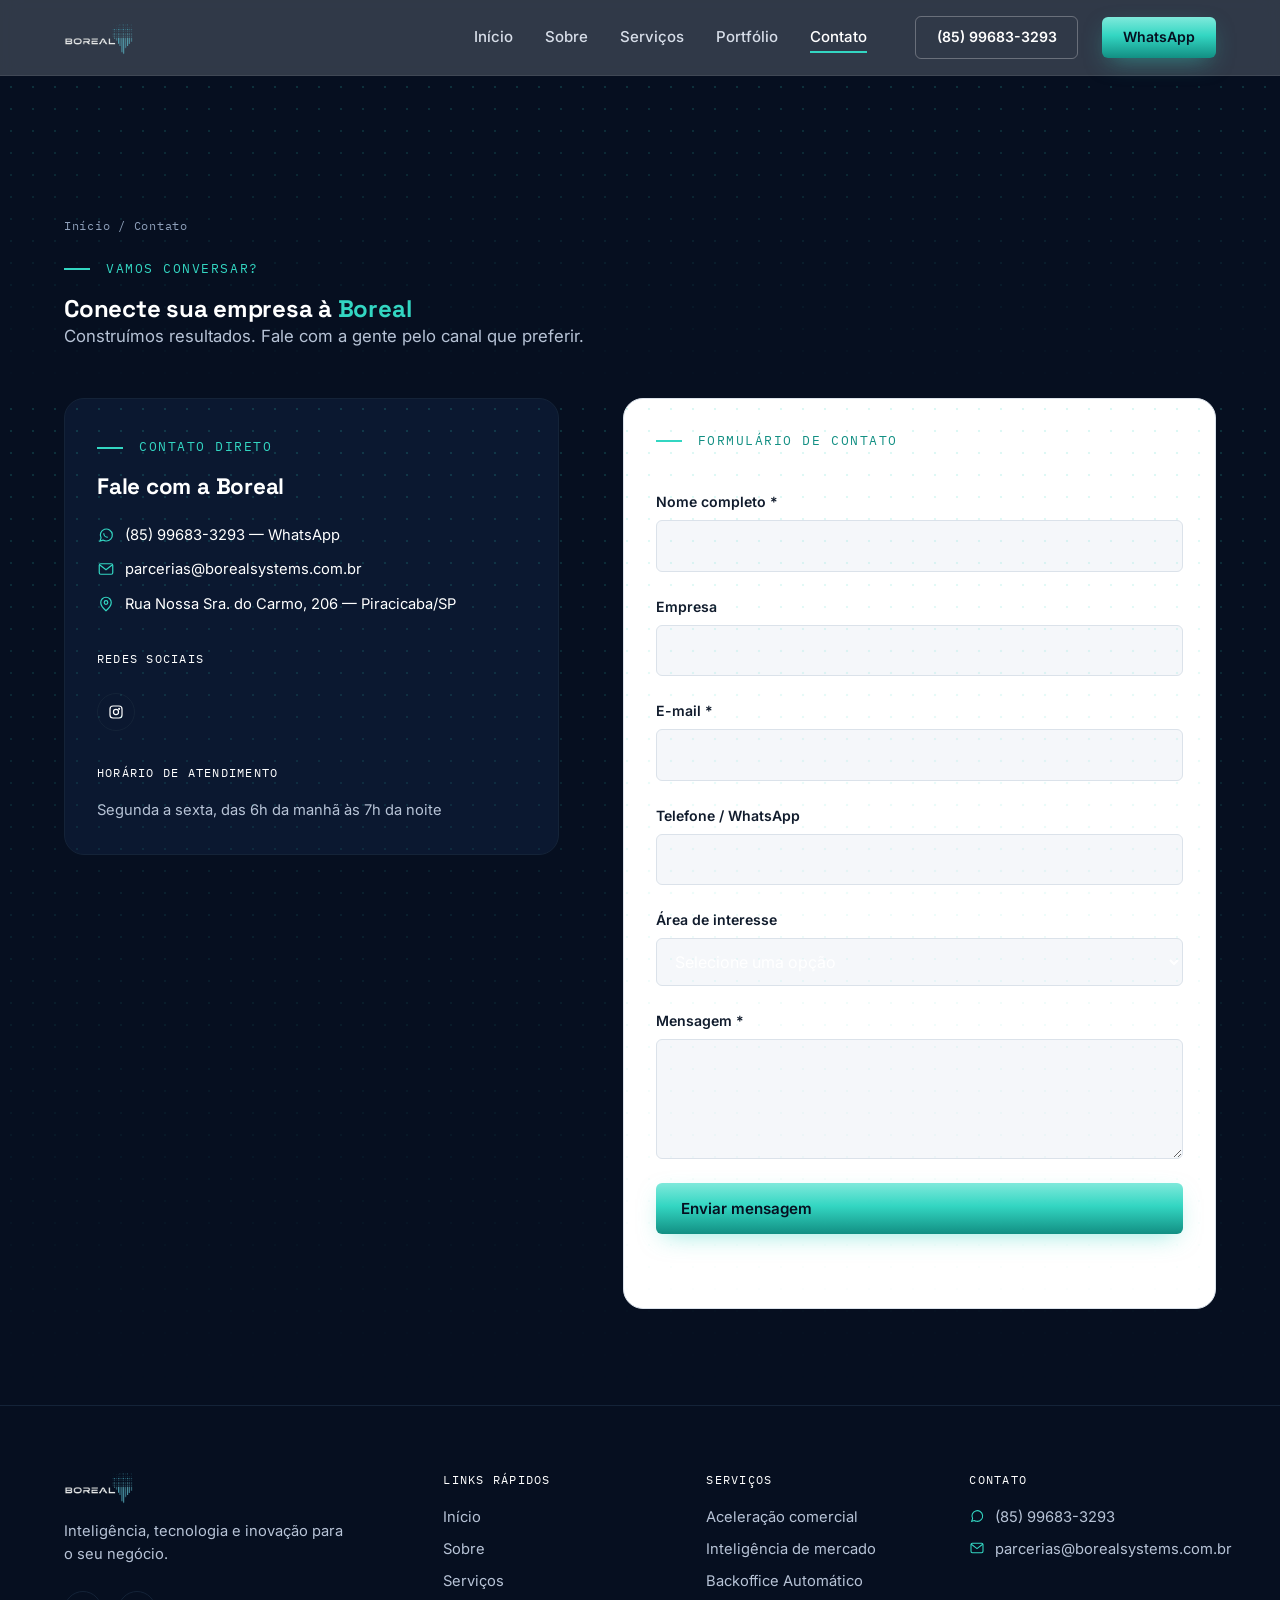
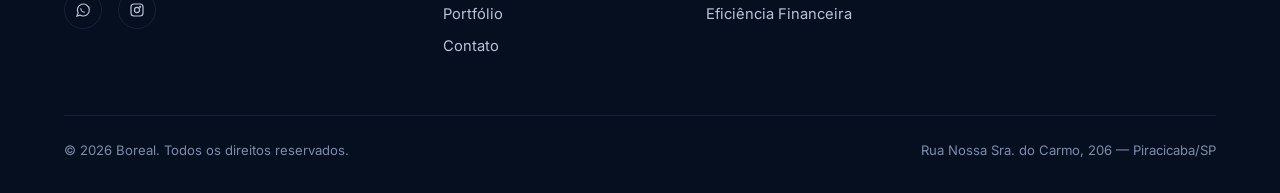
==== commit 03d297b5: "update" ====
--- a/contato.html
+++ b/contato.html
@@ -159,7 +159,7 @@
           <a class="brand" href="index.html" aria-label="Boreal — página inicial">
             <img src="images/logo-boreal.png" alt="Boreal" width="65" height="32">
           </a>
-          <p>Inteligência, tecnologia e inovação para conectar empresas e acelerar negócios.</p>
+          <p>Inteligência, tecnologia e inovação para o seu negócio.</p>
           <div class="footer-socials">
             <a href="https://wa.me/5585996833293" target="_blank" rel="noopener" aria-label="Boreal no WhatsApp">
               <svg width="18" height="18" viewBox="0 0 24 24" fill="none" stroke="currentColor" stroke-width="1.6"><path d="M4 20l1.4-4.2A8 8 0 1112 20a8 8 0 01-4.2-1.2z"/><path d="M9 9.5c0 3 2.5 5.5 5.5 5.5"/></svg>
@@ -187,10 +187,10 @@
         <div class="footer-col">
           <p class="footer-heading">Serviços</p>
           <ul>
-            <li><a href="servicos.html">Desenvolvimento comercial</a></li>
+            <li><a href="servicos.html">Aceleração comercial</a></li>
             <li><a href="servicos.html">Inteligência de mercado</a></li>
-            <li><a href="servicos.html">Prospecção inteligente</a></li>
-            <li><a href="servicos.html">Networking corporativo</a></li>
+            <li><a href="servicos.html">Backoffice Automático</a></li>
+            <li><a href="servicos.html">Eficiência Financeira</a></li>
           </ul>
         </div>
 
@@ -211,7 +211,7 @@
 
       <div class="footer-bottom">
         <p>&copy; <span data-year>2026</span> Boreal. Todos os direitos reservados.</p>
-        <p>Endereço: Av. Exemplo, 1000 — Fortaleza/CE</p>
+        <p>Rua Nossa Sra. do Carmo, 206 — Piracicaba/SP</p>
       </div>
     </div>
   </footer>
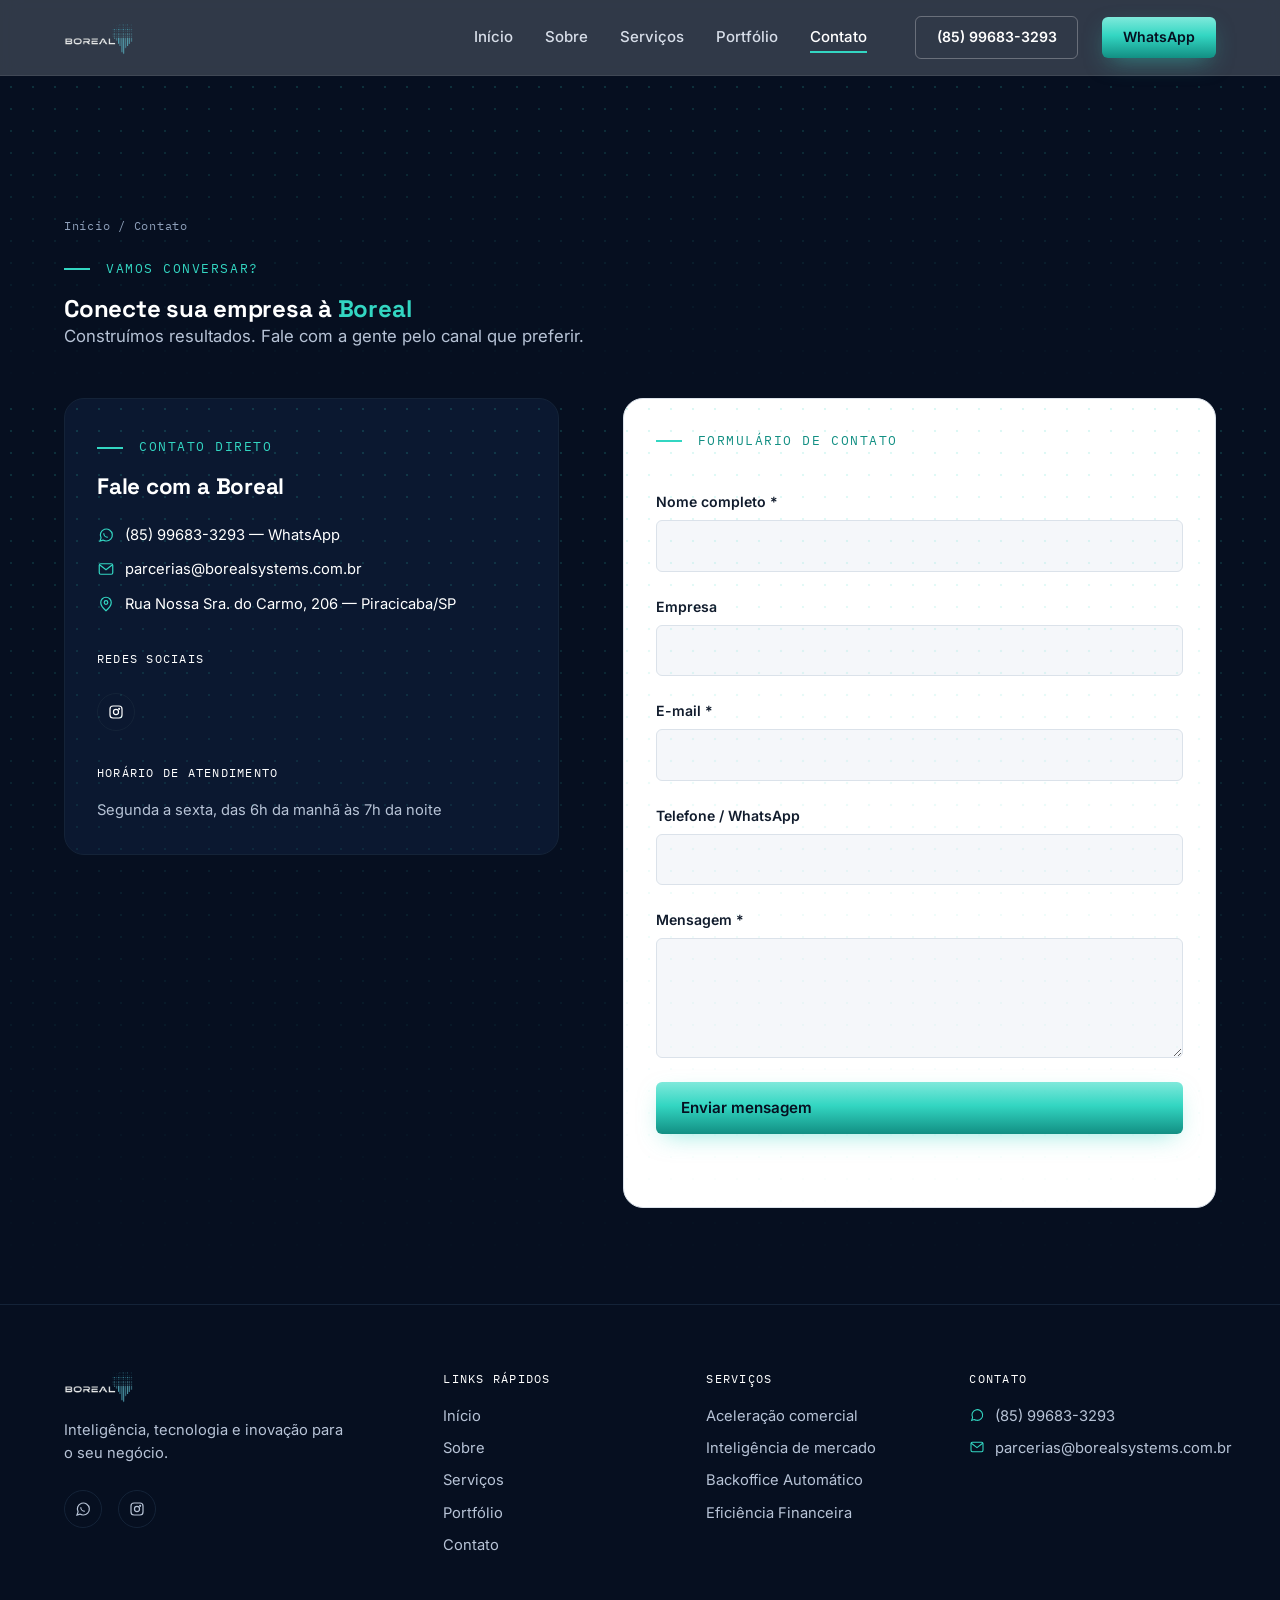
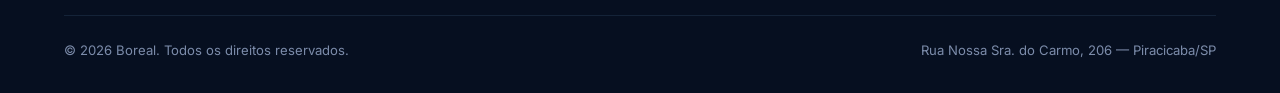
==== commit 53d171f3: "update" ====
--- a/contato.html
+++ b/contato.html
@@ -126,7 +126,7 @@
             </div>
           </div>
 
-          <div class="field">
+          <!-- <div class="field">
             <label for="interesse">Área de interesse</label>
             <select id="interesse" name="interesse">
               <option value="">Selecione uma opção</option>
@@ -136,7 +136,7 @@
               <option value="networking">Networking corporativo</option>
               <option value="parcerias">Parcerias estratégicas</option>
             </select>
-          </div>
+          </div> -->
 
           <div class="field">
             <label for="mensagem">Mensagem *</label>
